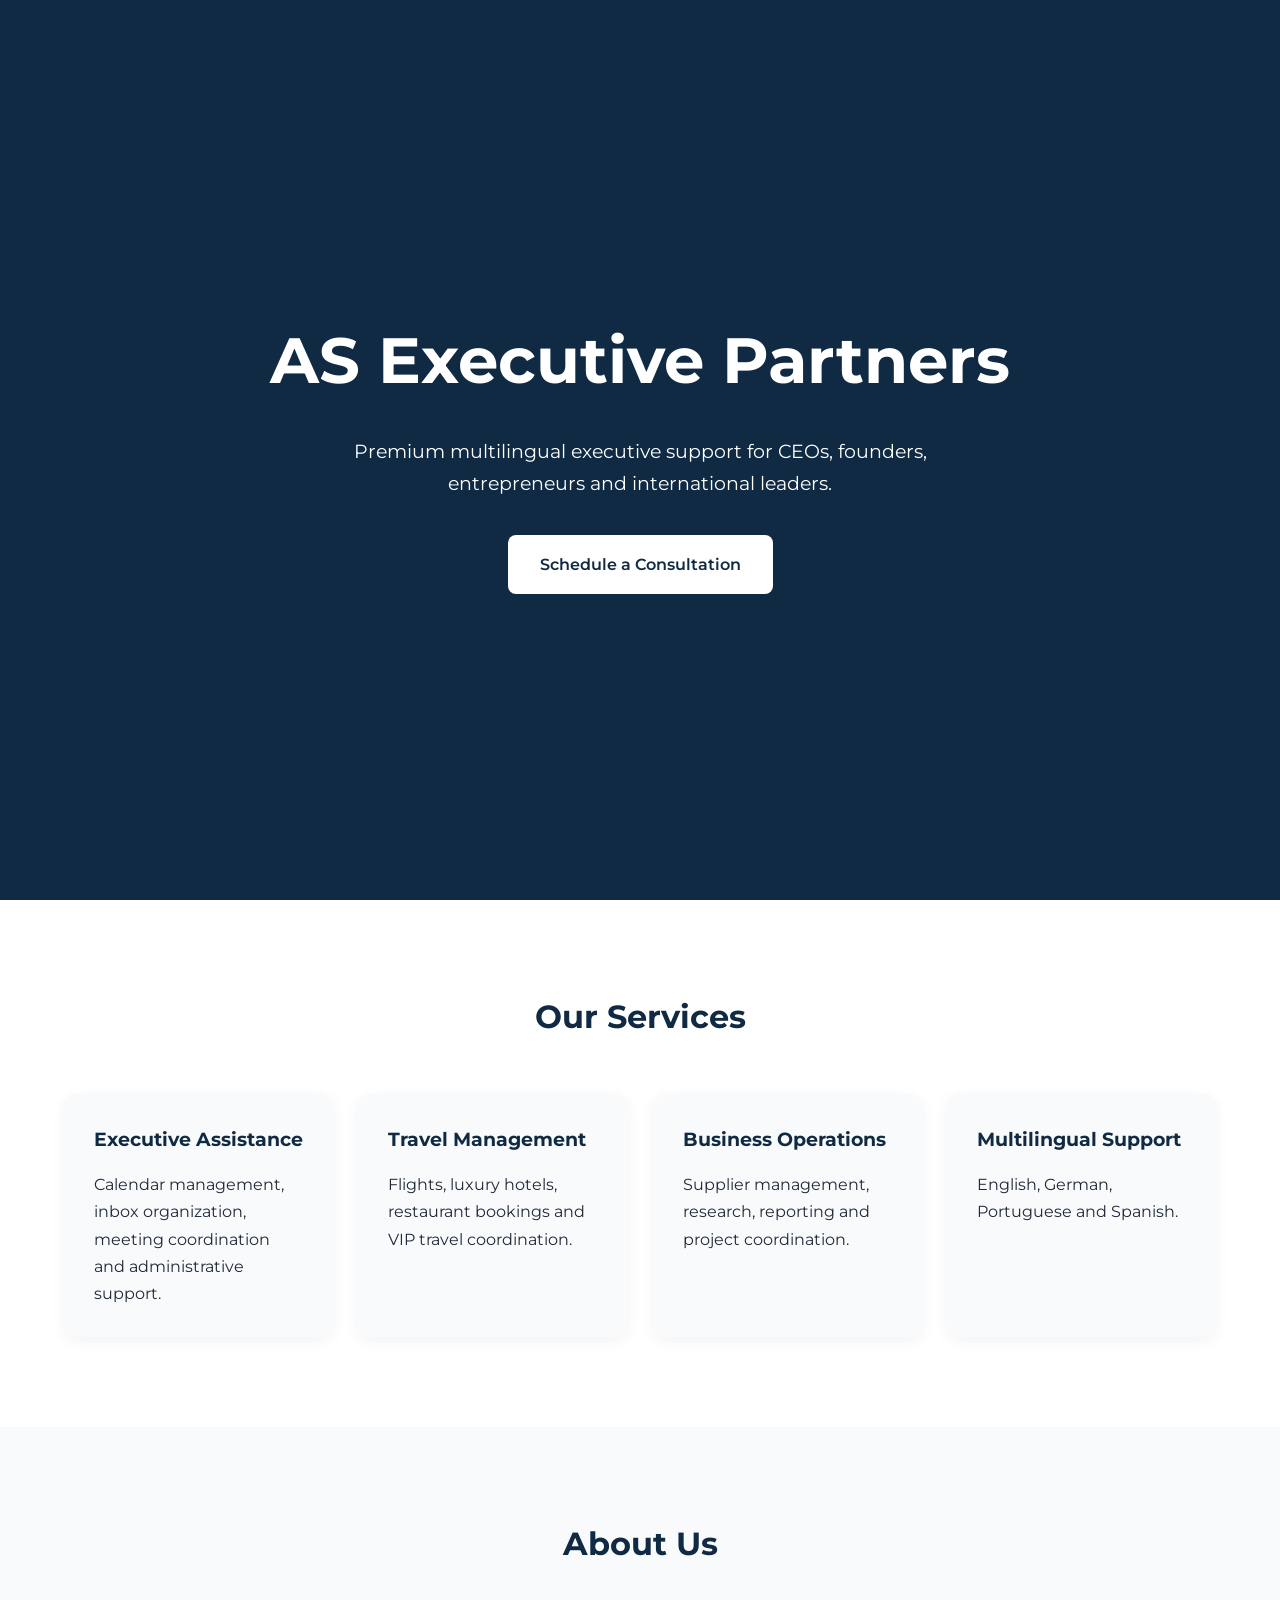
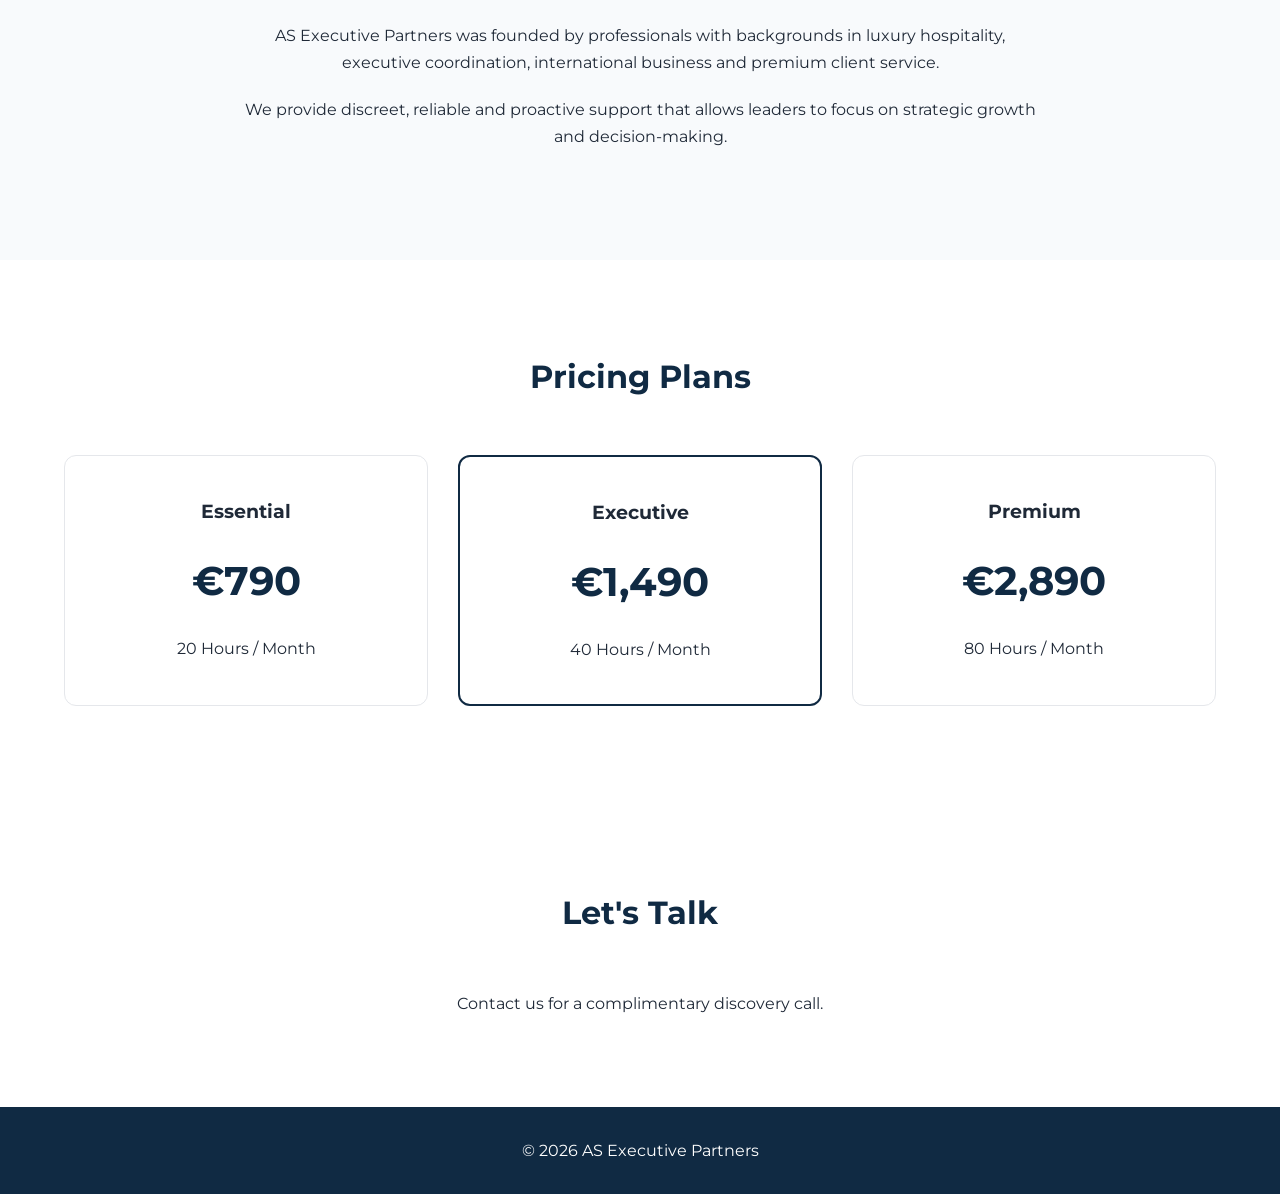
==== index.html @ 4d371fda "Create index.html" ====
<!DOCTYPE html>
<html lang="en">
<head>
    <meta charset="UTF-8">
    <meta name="viewport" content="width=device-width, initial-scale=1.0">

    <title>AS Executive Partners</title>

    <link rel="preconnect" href="https://fonts.googleapis.com">
    <link rel="preconnect" href="https://fonts.gstatic.com" crossorigin>

    <link href="https://fonts.googleapis.com/css2?family=Montserrat:wght@300;400;500;600;700&display=swap" rel="stylesheet">

    <link rel="stylesheet" href="css/style.css">
</head>

<body>

<header class="hero">

    <div class="container">

        <div class="hero-content">

            <h1>AS Executive Partners</h1>

            <p>
                Premium multilingual executive support for CEOs,
                founders, entrepreneurs and international leaders.
            </p>

            <div class="hero-buttons">

                <a href="#contact" class="btn-primary">
                    Schedule a Consultation
                </a>

            </div>

        </div>

    </div>

</header>

<section class="services">

    <div class="container">

        <h2>Our Services</h2>

        <div class="grid">

            <div class="card">
                <h3>Executive Assistance</h3>
                <p>
                    Calendar management, inbox organization,
                    meeting coordination and administrative support.
                </p>
            </div>

            <div class="card">
                <h3>Travel Management</h3>
                <p>
                    Flights, luxury hotels, restaurant bookings
                    and VIP travel coordination.
                </p>
            </div>

            <div class="card">
                <h3>Business Operations</h3>
                <p>
                    Supplier management, research,
                    reporting and project coordination.
                </p>
            </div>

            <div class="card">
                <h3>Multilingual Support</h3>
                <p>
                    English, German, Portuguese and Spanish.
                </p>
            </div>

        </div>

    </div>

</section>

<section class="about">

    <div class="container">

        <h2>About Us</h2>

        <p>
            AS Executive Partners was founded by professionals with
            backgrounds in luxury hospitality, executive coordination,
            international business and premium client service.
        </p>

        <p>
            We provide discreet, reliable and proactive support that
            allows leaders to focus on strategic growth and decision-making.
        </p>

    </div>

</section>

<section class="pricing">

    <div class="container">

        <h2>Pricing Plans</h2>

        <div class="pricing-grid">

            <div class="price-card">
                <h3>Essential</h3>
                <div class="price">€790</div>
                <p>20 Hours / Month</p>
            </div>

            <div class="price-card featured">
                <h3>Executive</h3>
                <div class="price">€1,490</div>
                <p>40 Hours / Month</p>
            </div>

            <div class="price-card">
                <h3>Premium</h3>
                <div class="price">€2,890</div>
                <p>80 Hours / Month</p>
            </div>

        </div>

    </div>

</section>

<section id="contact" class="contact">

    <div class="container">

        <h2>Let's Talk</h2>

        <p>
            Contact us for a complimentary discovery call.
        </p>


    </div>

</section>

<footer>

    <div class="container">
        © 2026 AS Executive Partners
    </div>

</footer>

</body>
</html>
---- css/style.css ----
*{
    margin:0;
    padding:0;
    box-sizing:border-box;
}

body{
    font-family:'Montserrat',sans-serif;
    color:#1f2937;
    line-height:1.7;
    background:#ffffff;
}

.container{
    width:90%;
    max-width:1200px;
    margin:auto;
}

.hero{
    background:#102A43;
    color:white;
    min-height:100vh;
    display:flex;
    align-items:center;
    text-align:center;
}

.hero h1{
    font-size:4rem;
    margin-bottom:20px;
}

.hero p{
    max-width:700px;
    margin:auto;
    font-size:1.2rem;
}

.hero-buttons{
    margin-top:35px;
}

.btn-primary{
    display:inline-block;
    padding:16px 32px;
    background:white;
    color:#102A43;
    text-decoration:none;
    border-radius:8px;
    font-weight:600;
    transition:.3s;
}

.btn-primary:hover{
    transform:translateY(-2px);
}

section{
    padding:90px 0;
}

h2{
    text-align:center;
    margin-bottom:50px;
    color:#102A43;
    font-size:2rem;
}

.grid{
    display:grid;
    grid-template-columns:repeat(auto-fit,minmax(250px,1fr));
    gap:25px;
}

.card{
    background:#f8fafc;
    padding:30px;
    border-radius:12px;
    box-shadow:0 4px 15px rgba(0,0,0,.05);
}

.card h3{
    margin-bottom:15px;
    color:#102A43;
}

.about{
    background:#f8fafc;
    text-align:center;
}

.about p{
    max-width:800px;
    margin:20px auto;
}

.pricing-grid{
    display:grid;
    grid-template-columns:repeat(auto-fit,minmax(250px,1fr));
    gap:30px;
}

.price-card{
    border:1px solid #e5e7eb;
    border-radius:12px;
    text-align:center;
    padding:40px 25px;
}

.featured{
    border:2px solid #102A43;
}

.price{
    font-size:2.5rem;
    font-weight:700;
    color:#102A43;
    margin:20px 0;
}

.contact{
    text-align:center;
}

.contact-buttons{
    margin-top:35px;
}

.contact-buttons a{
    display:inline-block;
    margin:10px;
    padding:15px 30px;
    text-decoration:none;
    border-radius:8px;
    font-weight:600;
}

.whatsapp{
    background:#25D366;
    color:white;
}

.email{
    background:#102A43;
    color:white;
}

footer{
    background:#102A43;
    color:white;
    text-align:center;
    padding:30px;
}

@media(max-width:768px){

    .hero h1{
        font-size:2.4rem;
    }

    .hero p{
        font-size:1rem;
    }

    h2{
        font-size:1.7rem;
    }
}
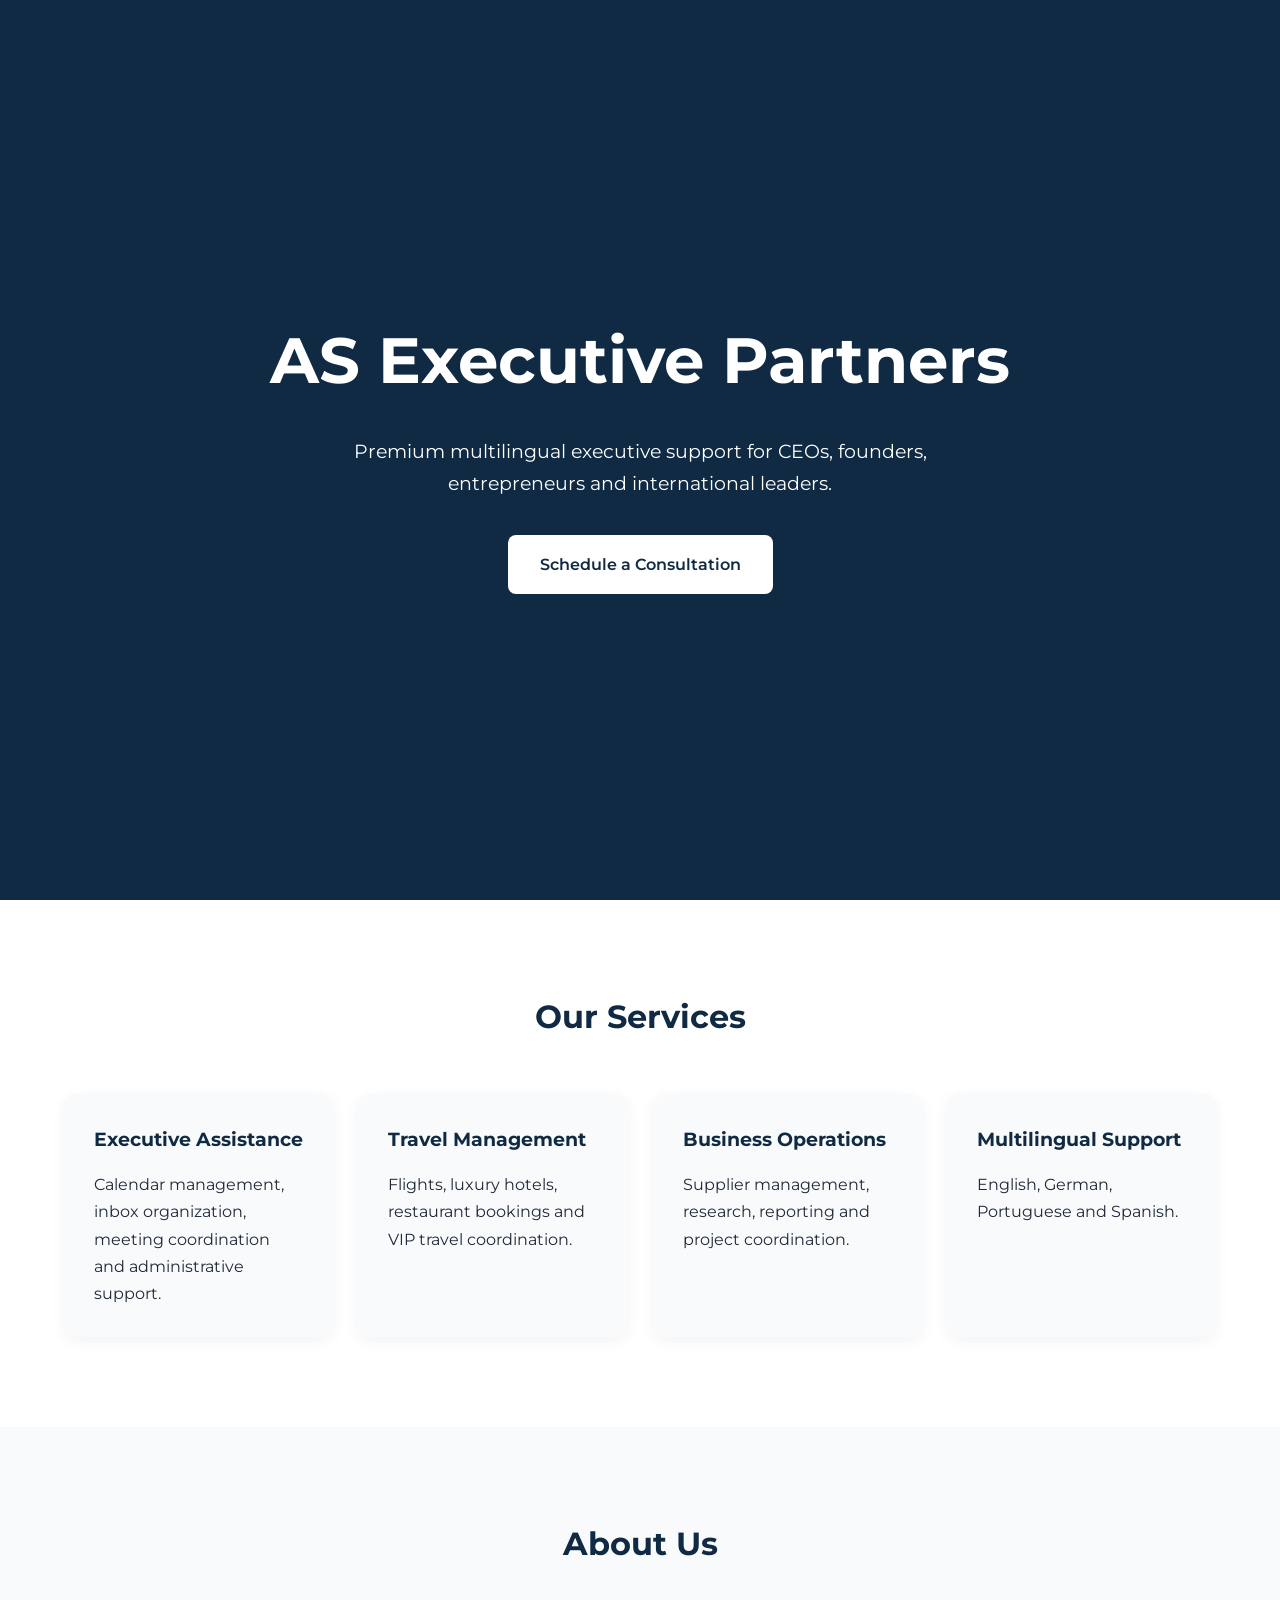
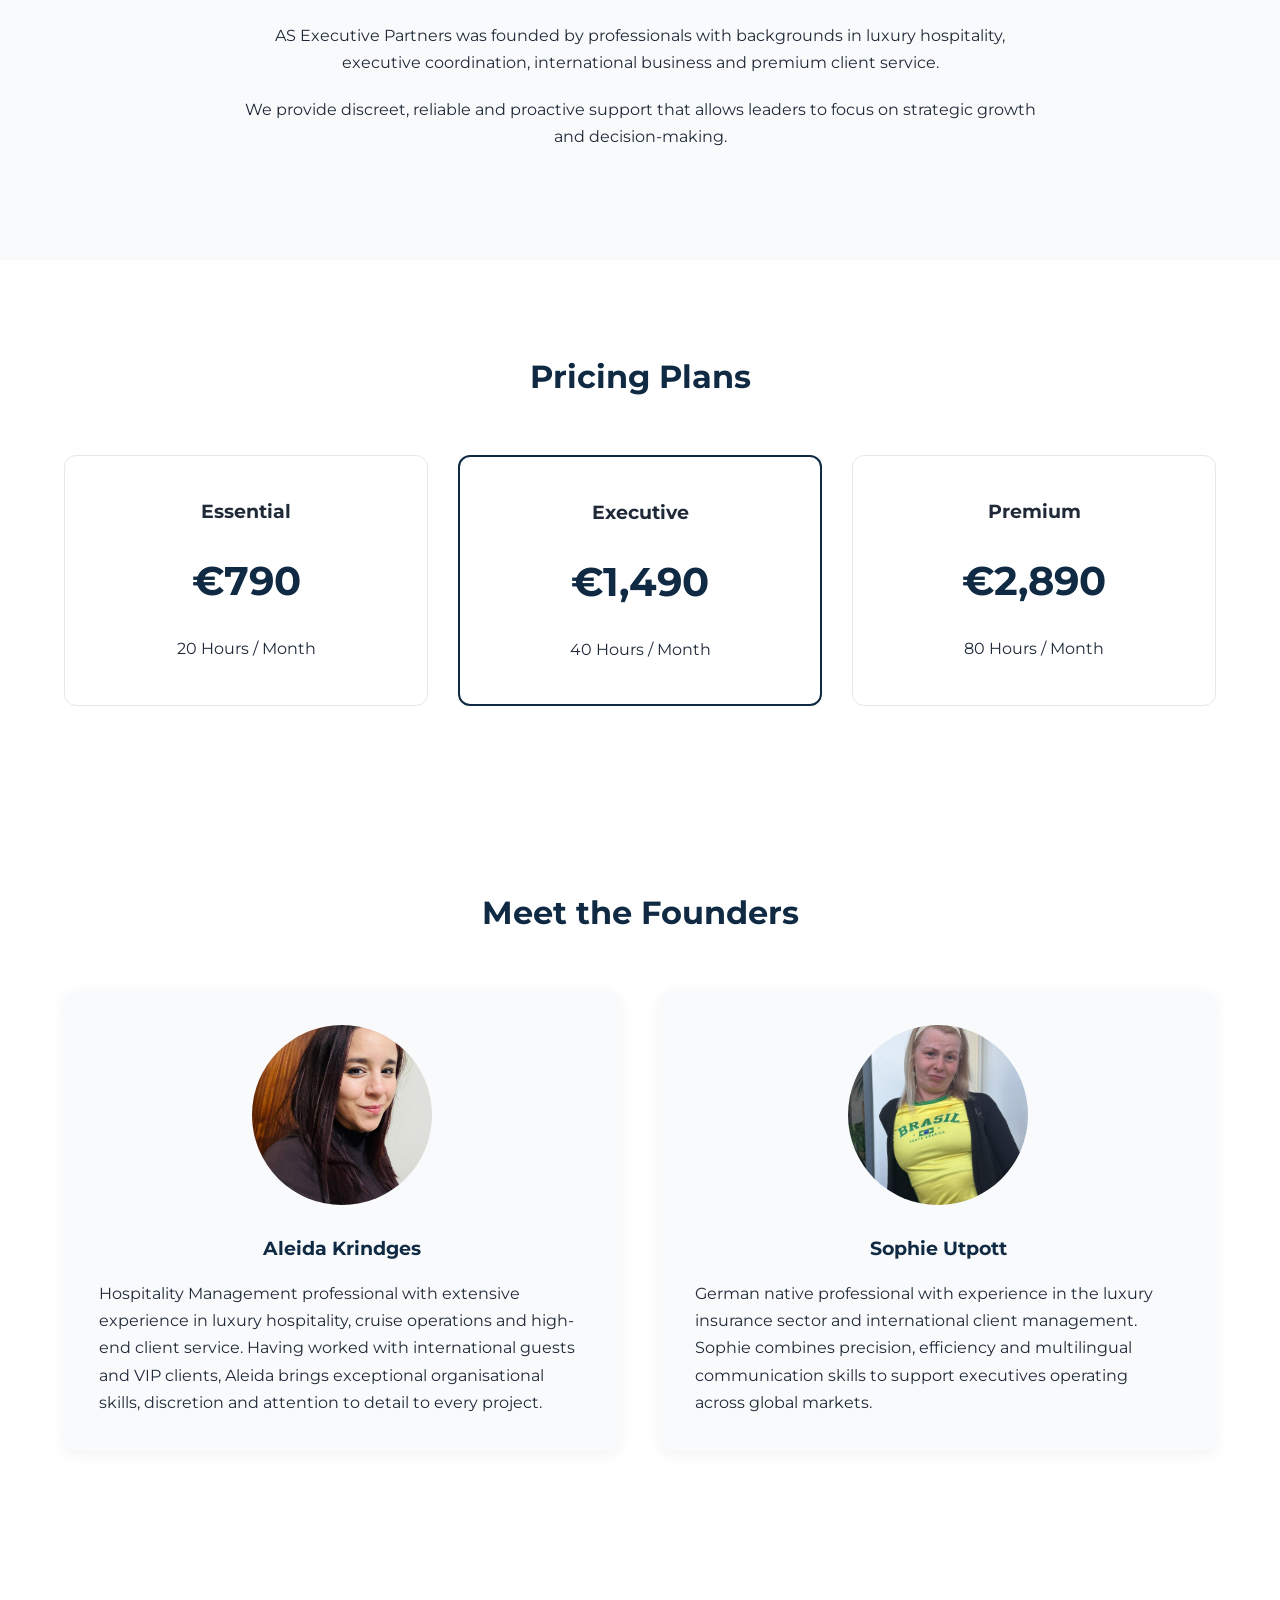
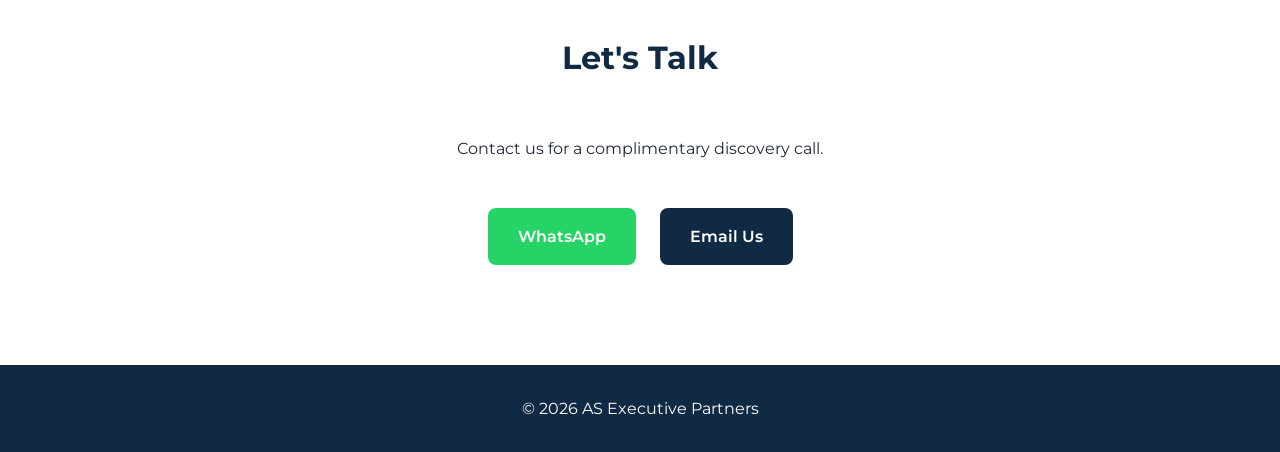
==== commit c7f417d3: "owners owners" ====
--- a/index.html
+++ b/index.html
@@ -141,6 +141,56 @@
 
 </section>
 
+<section class="founders">
+
+    <div class="container">
+
+        <h2>Meet the Founders</h2>
+
+        <div class="founders-grid">
+
+            <div class="founder-card">
+
+                <img src="assets/aleida.jpeg" alt="Aleida">
+
+                <h3>Aleida Krindges</h3>
+
+                <p>
+                    Hospitality Management professional with extensive
+                    experience in luxury hospitality, cruise operations
+                    and high-end client service.
+
+                    Having worked with international guests and VIP clients,
+                    Aleida brings exceptional organisational skills,
+                    discretion and attention to detail to every project.
+                </p>
+
+            </div>
+
+            <div class="founder-card">
+
+                <img src="assets/sophie.jpeg" alt="Sophie">
+
+                <h3>Sophie Utpott</h3>
+
+                <p>
+                    German native professional with experience in the
+                    luxury insurance sector and international client management.
+
+                    Sophie combines precision, efficiency and multilingual
+                    communication skills to support executives operating
+                    across global markets.
+                </p>
+
+            </div>
+
+        </div>
+
+    </div>
+
+</section>
+
+
 <section id="contact" class="contact">
 
     <div class="container">
@@ -154,6 +204,18 @@
 
     </div>
 
+    <div class="contact-buttons">
+        <a class="whatsapp" href="https://wa.me/351915959112" target="_blank">
+WhatsApp </a>
+
+<a class="email" href="mailto:hello@asexecutivepartners.com">
+Email Us
+</a>
+
+</div>
+
+</div> </section>
+
 </section>
 
 <footer>
--- a/css/style.css
+++ b/css/style.css
@@ -166,4 +166,39 @@
     h2{
         font-size:1.7rem;
     }
+}
+.founders{
+    padding:90px 0;
+}
+
+.founders-grid{
+    display:grid;
+    grid-template-columns:repeat(auto-fit,minmax(320px,1fr));
+    gap:40px;
+    margin-top:40px;
+}
+
+.founder-card{
+    text-align:center;
+    background:#f8fafc;
+    padding:35px;
+    border-radius:12px;
+    box-shadow:0 4px 15px rgba(0,0,0,.05);
+}
+
+.founder-card img{
+    width:180px;
+    height:180px;
+    object-fit:cover;
+    border-radius:50%;
+    margin-bottom:20px;
+}
+
+.founder-card h3{
+    color:#102A43;
+    margin-bottom:15px;
+}
+
+.founder-card p{
+    text-align:left;
 }
